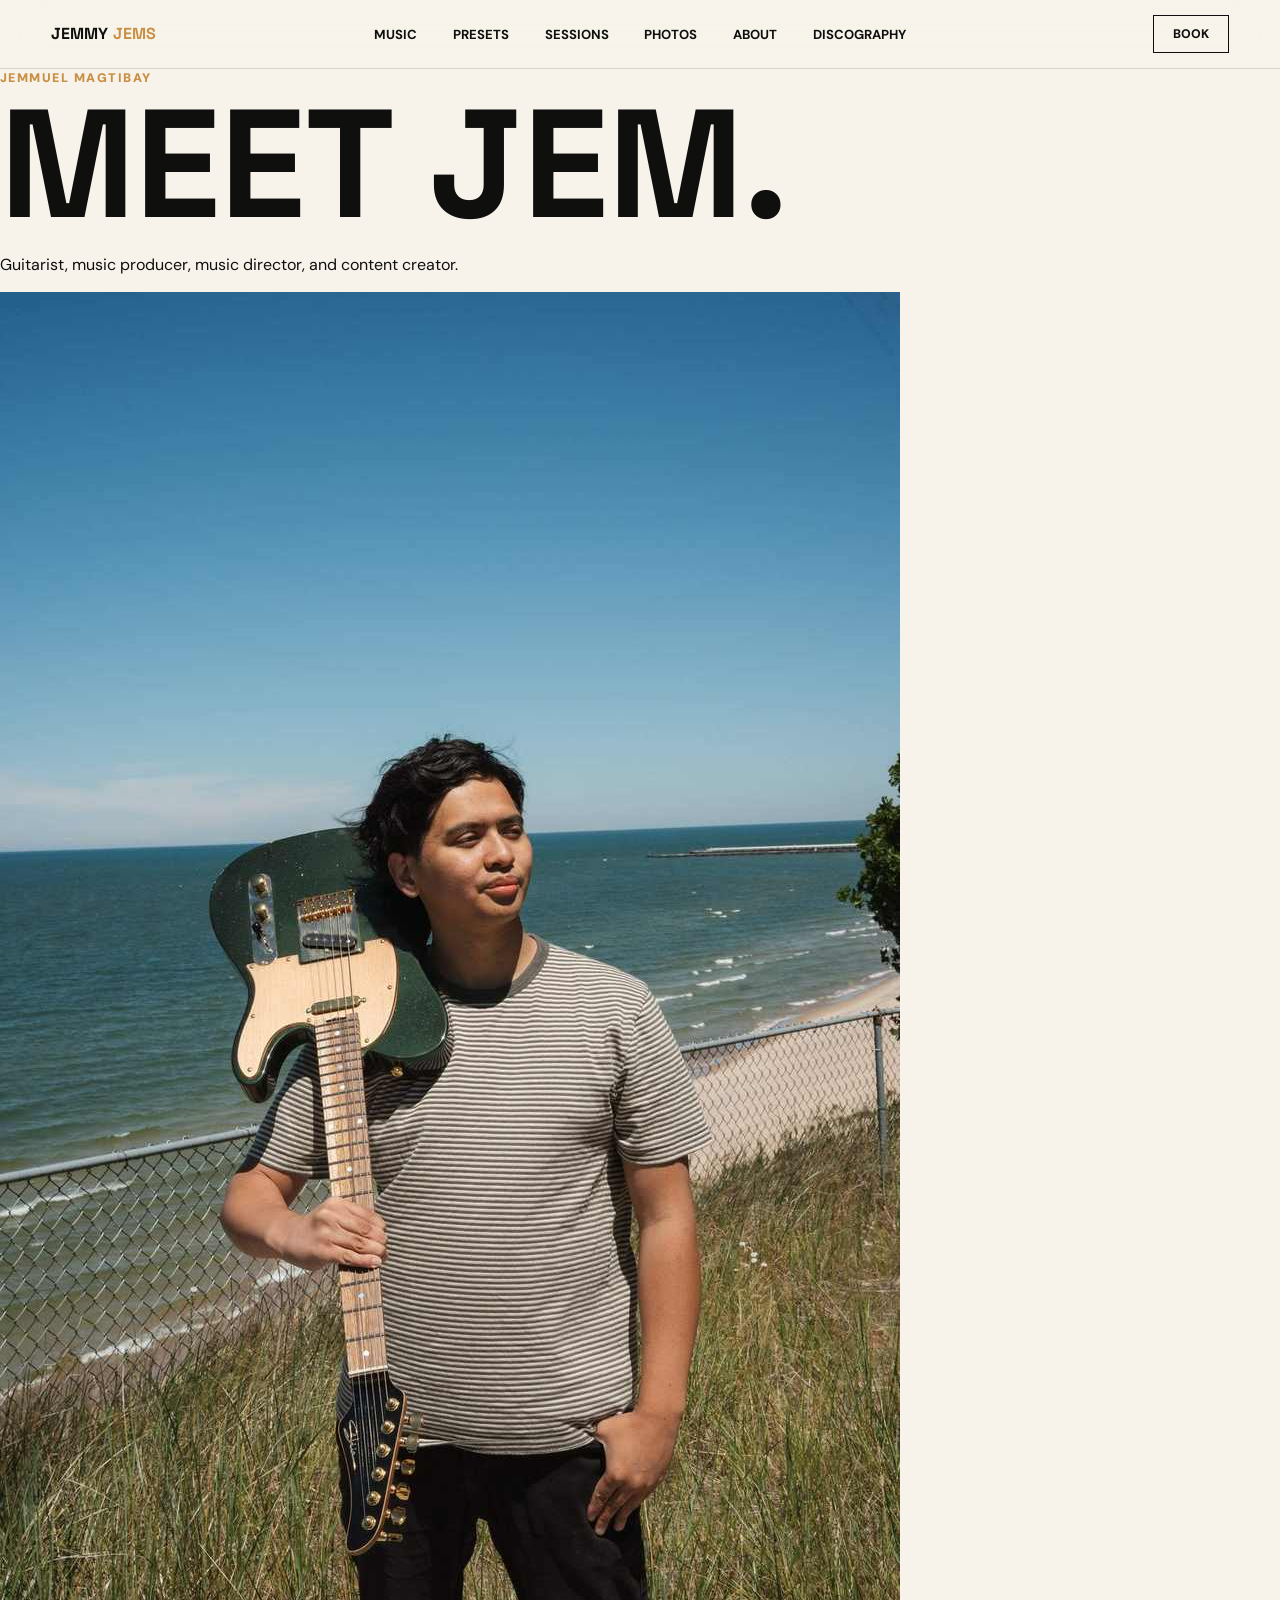
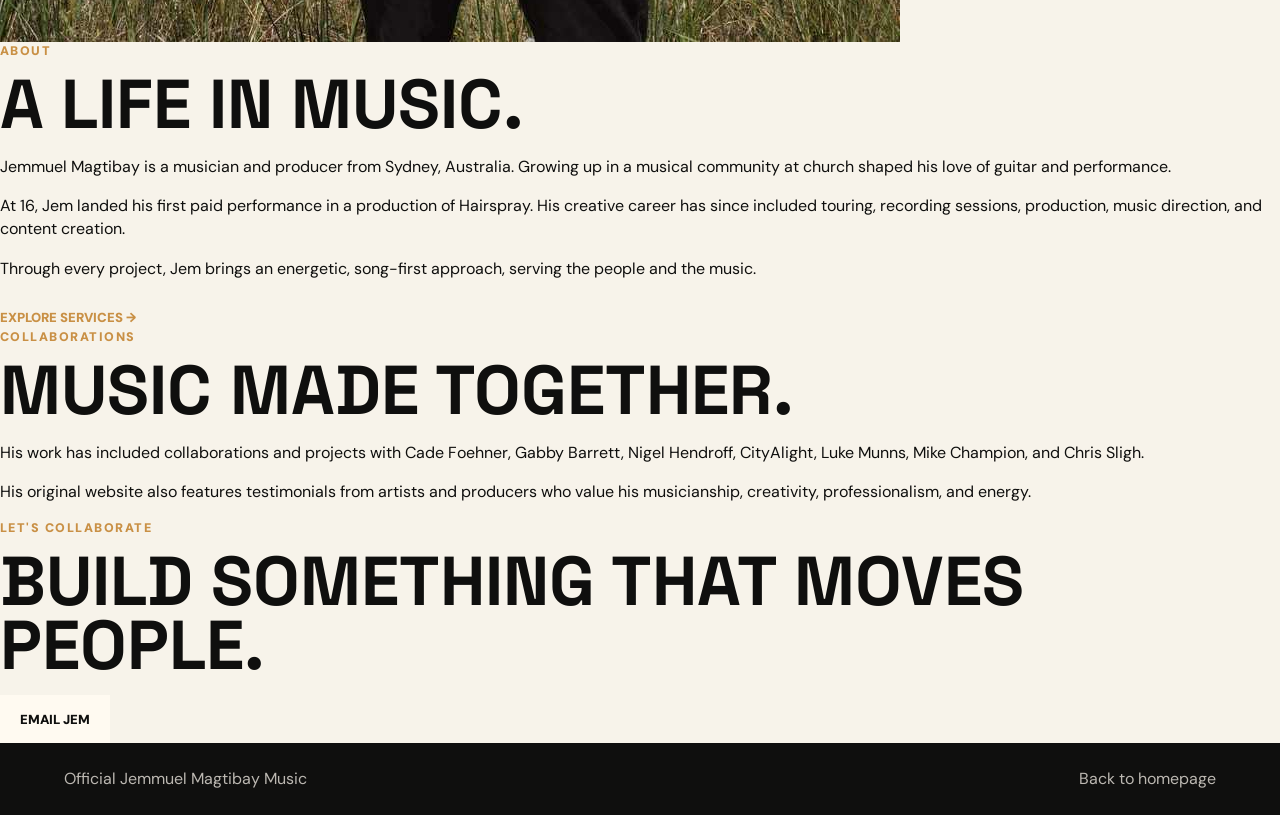
==== about.html @ 31c145ac "Add dedicated about.html page" ====
<!doctype html><html lang="en"><head><meta charset="UTF-8"/><meta name="viewport" content="width=device-width,initial-scale=1.0"/><title>About Jem | Jemmuel Magtibay</title><meta name="description" content="About guitarist, producer, and music director Jemmuel Magtibay"/><link href="https://fonts.googleapis.com/css2?family=DM+Sans:wght@400;500;700;900&family=Space+Grotesk:wght@500;600;700&display=swap" rel="stylesheet"/><link rel="stylesheet" href="./styles.css"/></head><body><header class="site-header"><a class="brand" href="./index.html#home"><span>Jemmy</span><strong>Jems</strong></a><nav class="nav-links" aria-label="Primary navigation"><a href="./index.html#music">Music</a><a href="./presets.html">Presets</a><a href="./services.html">Sessions</a><a href="./photos.html">Photos</a><a href="./about.html">About</a><a href="./discography.html">Discography</a></nav><a class="login-link" href="./index.html#contact">Book</a></header><main><section class="interior-hero"><p class="eyebrow">Jemmuel Magtibay</p><h1>Meet Jem.</h1><p>Guitarist, music producer, music director, and content creator.</p></section><section class="interior-section interior-split"><img src="./assets/images/jem-about-beach.jpg" alt="Jemmuel Magtibay holding a guitar near the ocean"/><div><p class="eyebrow">About</p><h2>A life in music.</h2><p>Jemmuel Magtibay is a musician and producer from Sydney, Australia. Growing up in a musical community at church shaped his love of guitar and performance.</p><p>At 16, Jem landed his first paid performance in a production of Hairspray. His creative career has since included touring, recording sessions, production, music direction, and content creation.</p><p>Through every project, Jem brings an energetic, song-first approach, serving the people and the music.</p><a class="text-link" href="./services.html">Explore services →</a></div></section><section class="interior-section"><p class="eyebrow">Collaborations</p><h2>Music made together.</h2><p>His work has included collaborations and projects with Cade Foehner, Gabby Barrett, Nigel Hendroff, CityAlight, Luke Munns, Mike Champion, and Chris Sligh.</p><p>His original website also features testimonials from artists and producers who value his musicianship, creativity, professionalism, and energy.</p></section><section class="interior-section interior-dark"><p class="eyebrow">Let's collaborate</p><h2>Build something that moves people.</h2><a class="button primary" href="mailto:jemmuelmagtibaymusic@gmail.com?subject=Music%20Collaboration">Email Jem</a></section></main><footer class="site-footer"><p>Official Jemmuel Magtibay Music</p><p><a href="./index.html">Back to homepage</a></p></footer></body></html>
---- styles.css ----
:root {
  --ink: #0f0f0e;
  --soft-ink: #292824;
  --paper: #f7f3ea;
  --paper-2: #eee7da;
  --white: #fffaf1;
  --gold: #c99045;
  --sage: #879e75;
  --line-dark: rgba(15, 15, 14, 0.14);
  --line-light: rgba(255, 250, 241, 0.18);
}

* {
  box-sizing: border-box;
}

html {
  scroll-behavior: smooth;
}

body {
  margin: 0;
  background: var(--paper);
  color: var(--ink);
  font-family:
    "DM Sans", ui-sans-serif, system-ui, -apple-system, BlinkMacSystemFont,
    "Segoe UI", sans-serif;
  line-height: 1.45;
}

img {
  display: block;
  max-width: 100%;
}

a {
  color: inherit;
  text-decoration: none;
}

.site-header {
  align-items: center;
  background: rgba(247, 243, 234, 0.92);
  border-bottom: 1px solid var(--line-dark);
  display: grid;
  gap: 18px;
  grid-template-columns: minmax(110px, 0.6fr) minmax(360px, auto) minmax(78px, 0.6fr);
  left: 0;
  padding: 15px clamp(18px, 4vw, 54px);
  position: sticky;
  right: 0;
  top: 0;
  z-index: 20;
  backdrop-filter: blur(18px);
}

.brand {
  align-items: baseline;
  display: inline-flex;
  font-family: "Space Grotesk", sans-serif;
  font-size: 1rem;
  font-weight: 700;
  gap: 5px;
  letter-spacing: 0;
  text-transform: uppercase;
}

.brand strong {
  color: var(--gold);
}

.nav-links {
  align-items: center;
  display: flex;
  gap: clamp(16px, 2.8vw, 38px);
  justify-content: center;
  font-size: 0.82rem;
  font-weight: 700;
  text-transform: uppercase;
}

.nav-links a,
.login-link,
.text-link {
  transition:
    color 160ms ease,
    border-color 160ms ease,
    background-color 160ms ease;
}

.nav-links a:hover,
.login-link:hover,
.text-link:hover {
  color: var(--gold);
}

.login-link {
  border: 1px solid var(--ink);
  font-size: 0.78rem;
  font-weight: 800;
  justify-self: end;
  min-width: 76px;
  padding: 9px 14px;
  text-align: center;
  text-transform: uppercase;
}

.login-link:hover {
  background: var(--ink);
  color: var(--white);
}

.hero {
  background:
    linear-gradient(90deg, rgba(15, 15, 14, 0.78), rgba(15, 15, 14, 0.22)),
    url("./assets/images/jem-hero-live.jpg") center 42% / cover;
  color: var(--white);
  display: grid;
  gap: clamp(28px, 5vw, 76px);
  grid-template-columns: minmax(280px, 0.95fr) minmax(280px, 0.62fr);
  min-height: calc(100vh - 68px);
  padding: clamp(72px, 10vw, 132px) clamp(20px, 5vw, 72px) clamp(54px, 8vw, 92px);
  position: relative;
}

.hero::after {
  background: linear-gradient(0deg, var(--ink), transparent 34%);
  bottom: 0;
  content: "";
  height: 34%;
  left: 0;
  pointer-events: none;
  position: absolute;
  right: 0;
}

.hero-copy,
.hero-album {
  align-self: end;
  position: relative;
  z-index: 1;
}

.eyebrow {
  color: var(--gold);
  font-size: 0.78rem;
  font-weight: 900;
  letter-spacing: 0.12em;
  margin: 0 0 13px;
  text-transform: uppercase;
}

h1,
h2,
h3,
p {
  margin-top: 0;
}

h1,
h2,
h3 {
  font-family: "Space Grotesk", sans-serif;
  letter-spacing: 0;
}

h1 {
  font-size: clamp(4.2rem, 12vw, 10.5rem);
  line-height: 0.84;
  margin-bottom: 24px;
  max-width: 900px;
  text-transform: uppercase;
}

h2 {
  font-size: clamp(2rem, 5.4vw, 5.8rem);
  line-height: 0.92;
  margin-bottom: 18px;
  text-transform: uppercase;
}

h3 {
  font-size: 1.35rem;
  line-height: 1;
  margin-bottom: 12px;
  text-transform: uppercase;
}

.hero-copy p:not(.eyebrow) {
  color: rgba(255, 250, 241, 0.82);
  font-size: clamp(1.05rem, 2vw, 1.28rem);
  max-width: 610px;
}

.hero-actions {
  display: flex;
  flex-wrap: wrap;
  gap: 12px;
  margin-top: 26px;
}

.button {
  align-items: center;
  display: inline-flex;
  font-size: 0.82rem;
  font-weight: 900;
  justify-content: center;
  min-height: 48px;
  padding: 13px 20px;
  text-transform: uppercase;
}

.button.primary {
  background: var(--white);
  color: var(--ink);
}

.button.secondary {
  border: 1px solid rgba(255, 250, 241, 0.46);
}

.button:hover {
  background: var(--gold);
  border-color: var(--gold);
  color: var(--ink);
}

.hero-album {
  background: rgba(15, 15, 14, 0.72);
  border: 1px solid var(--line-light);
  display: grid;
  gap: 18px;
  padding: 16px;
  width: min(100%, 430px);
  justify-self: end;
}

.hero-album img {
  aspect-ratio: 1;
  object-fit: cover;
  width: 100%;
}

.hero-album span,
.hero-album strong {
  display: block;
}

.hero-album span {
  color: var(--gold);
  font-size: 0.72rem;
  font-weight: 900;
  letter-spacing: 0.08em;
  text-transform: uppercase;
}

.hero-album strong {
  color: var(--white);
  font-family: "Space Grotesk", sans-serif;
  font-size: clamp(1.15rem, 2vw, 1.65rem);
  line-height: 1.05;
  margin-top: 6px;
  text-transform: uppercase;
}

.preset-hero,
.photos-hero {
  background:
    linear-gradient(90deg, rgba(15, 15, 14, 0.86), rgba(15, 15, 14, 0.42)),
    url("https://images.squarespace-cdn.com/content/v1/5e549e8a4082bc549de09b9f/1586747270238-8WA20P3KM1SKGA688ZK4/Website+Cover.jpg?format=1500w")
      center / cover;
  color: var(--white);
  display: grid;
  min-height: 68vh;
  padding: clamp(78px, 10vw, 136px) clamp(20px, 5vw, 72px);
}

.photos-hero {
  background:
    linear-gradient(90deg, rgba(15, 15, 14, 0.84), rgba(15, 15, 14, 0.28)),
    url("./assets/images/photos/live-crowd-profile.jpg") center 46% / cover;
  min-height: 74vh;
}

.preset-hero > div,
.photos-hero > div {
  align-self: end;
  max-width: 860px;
}

.preset-hero p:not(.eyebrow),
.photos-hero p:not(.eyebrow) {
  color: rgba(255, 250, 241, 0.78);
  font-size: clamp(1.08rem, 2vw, 1.32rem);
  max-width: 640px;
}

.listen-section,
.shop-section,
.sessions-section,
.about-section,
.gear-section,
.press-section,
.contact-section,
.preset-downloads,
.photo-feature,
.guitar-showcase,
.photo-gallery-section {
  padding: clamp(64px, 8vw, 118px) clamp(20px, 5vw, 72px);
}

.listen-section {
  background: var(--ink);
  color: var(--white);
  display: grid;
  gap: 28px;
  grid-template-columns: minmax(220px, 0.4fr) minmax(360px, 1fr);
  align-items: start;
}

.listen-section iframe {
  border: 1px solid var(--line-light);
  min-height: 560px;
}

.section-title {
  max-width: 880px;
}

.section-title.split {
  align-items: end;
  display: flex;
  gap: 24px;
  justify-content: space-between;
  max-width: none;
  margin-bottom: 30px;
}

.section-title p:not(.eyebrow),
.about-section p,
.product-card p,
.session-list p,
.gear-grid p,
.press-list p,
.contact-section p,
.site-footer p {
  color: rgba(15, 15, 14, 0.68);
}

.listen-section .section-title p:not(.eyebrow) {
  color: rgba(255, 250, 241, 0.68);
}

.shop-section {
  background: var(--paper);
}

.product-grid {
  display: grid;
  grid-template-columns: repeat(4, minmax(0, 1fr));
  gap: 1px;
  background: var(--line-dark);
  border: 1px solid var(--line-dark);
}

.product-card {
  background: var(--paper);
  display: grid;
  min-height: 310px;
  padding: 24px;
}

.product-card.featured {
  background: var(--soft-ink);
  color: var(--white);
}

.product-card.featured p {
  color: rgba(255, 250, 241, 0.68);
}

.product-card span,
.product-card strong {
  color: var(--gold);
  font-size: 0.74rem;
  font-weight: 900;
  letter-spacing: 0.08em;
  text-transform: uppercase;
}

.product-card h3 {
  align-self: end;
}

.product-card strong {
  align-self: end;
  color: inherit;
}

.product-card:hover {
  background: var(--gold);
  color: var(--ink);
}

.product-card:hover p,
.product-card:hover span {
  color: rgba(15, 15, 14, 0.72);
}

.sessions-section {
  background: var(--paper-2);
}

.session-list {
  border-top: 1px solid var(--line-dark);
  margin-top: 32px;
}

.session-list a {
  align-items: center;
  border-bottom: 1px solid var(--line-dark);
  display: grid;
  gap: 18px;
  grid-template-columns: minmax(180px, 0.52fr) minmax(260px, 1fr) 72px;
  min-height: 94px;
  padding: 18px 0;
}

.session-list time,
.session-list strong {
  color: var(--gold);
  font-size: 0.82rem;
  font-weight: 900;
  text-transform: uppercase;
}

.session-list span {
  font-family: "Space Grotesk", sans-serif;
  font-size: clamp(1.05rem, 2vw, 1.6rem);
  font-weight: 700;
  line-height: 1;
  text-transform: uppercase;
}

.session-list p {
  margin-bottom: 0;
}

.session-list a:hover {
  color: var(--gold);
}

.about-section {
  background: var(--ink);
  color: var(--white);
  display: grid;
  gap: clamp(30px, 6vw, 88px);
  grid-template-columns: minmax(280px, 0.7fr) minmax(280px, 1fr);
  align-items: center;
}

.about-section p {
  color: rgba(255, 250, 241, 0.72);
  max-width: 760px;
}

.portrait img {
  aspect-ratio: 4 / 5;
  object-fit: cover;
  width: 100%;
}

.text-link {
  color: var(--gold);
  display: inline-flex;
  font-size: 0.82rem;
  font-weight: 900;
  margin-top: 12px;
  text-transform: uppercase;
}

.muted-link {
  color: rgba(15, 15, 14, 0.46);
}

.preset-downloads {
  background: var(--paper);
}

.free-downloads {
  background: var(--paper-2);
}

.photo-feature {
  background: var(--ink);
  color: var(--white);
}

.photo-feature .section-title p:not(.eyebrow) {
  color: rgba(255, 250, 241, 0.68);
}

.photo-feature-grid {
  display: grid;
  gap: 18px;
  grid-template-columns: minmax(280px, 1.18fr) minmax(280px, 0.82fr);
  margin-top: 32px;
}

.photo-feature figure,
.photo-gallery figure {
  margin: 0;
  overflow: hidden;
}

.photo-feature img {
  aspect-ratio: 16 / 10;
  height: 100%;
  object-fit: cover;
  width: 100%;
}

.photo-feature figcaption {
  color: var(--gold);
  font-size: 0.78rem;
  font-weight: 900;
  margin-top: 12px;
  text-transform: uppercase;
}

.photo-gallery-section {
  background: var(--paper);
}

.guitar-showcase {
  background: var(--paper-2);
}

.guitar-grid {
  display: grid;
  gap: 18px;
  grid-auto-flow: dense;
  grid-template-columns: repeat(4, minmax(0, 1fr));
}

.guitar-card {
  background: var(--ink);
  color: var(--white);
  display: grid;
  margin: 0;
  min-height: 420px;
  overflow: hidden;
  position: relative;
}

.guitar-card.large {
  grid-column: span 2;
  min-height: 460px;
}

.guitar-card.wide {
  grid-column: span 2;
}

.guitar-card img {
  grid-area: 1 / 1;
  height: 100%;
  object-fit: cover;
  opacity: 0.86;
  transition:
    opacity 180ms ease,
    transform 220ms ease;
  width: 100%;
}

.guitar-card::after {
  background: linear-gradient(0deg, rgba(15, 15, 14, 0.84), transparent 52%);
  content: "";
  grid-area: 1 / 1;
  pointer-events: none;
}

.guitar-card figcaption {
  align-self: end;
  display: grid;
  gap: 7px;
  grid-area: 1 / 1;
  padding: 22px;
  position: relative;
  z-index: 1;
}

.guitar-card span {
  color: var(--gold);
  font-size: 0.74rem;
  font-weight: 900;
  letter-spacing: 0.08em;
  text-transform: uppercase;
}

.guitar-card strong {
  font-family: "Space Grotesk", sans-serif;
  font-size: clamp(1.35rem, 2.5vw, 2.7rem);
  line-height: 0.95;
  text-transform: uppercase;
}

.guitar-card:hover img {
  opacity: 1;
  transform: scale(1.025);
}

.photo-gallery {
  display: grid;
  gap: 18px;
  grid-auto-flow: dense;
  grid-template-columns: repeat(4, minmax(0, 1fr));
}

.photo-gallery figure {
  background: var(--soft-ink);
}

.photo-gallery figure.wide {
  grid-column: span 2;
}

.photo-gallery img {
  aspect-ratio: 4 / 5;
  height: 100%;
  object-fit: cover;
  transition: transform 220ms ease;
  width: 100%;
}

.photo-gallery figure.wide img {
  aspect-ratio: 16 / 10;
}

.photo-gallery figure:hover img {
  transform: scale(1.025);
}

.download-feature {
  align-items: center;
  background: var(--soft-ink);
  color: var(--white);
  display: grid;
  gap: 24px;
  grid-template-columns: minmax(260px, 1fr) auto;
  padding: clamp(24px, 4vw, 42px);
}

.download-feature p {
  color: rgba(255, 250, 241, 0.7);
}

.download-grid {
  display: grid;
  grid-template-columns: repeat(4, minmax(0, 1fr));
  gap: 1px;
  background: var(--line-dark);
  border: 1px solid var(--line-dark);
}

.download-grid article,
.download-grid a {
  background: var(--paper);
  color: inherit;
  display: grid;
  min-height: 260px;
  padding: 24px;
  text-decoration: none;
  transition:
    background 180ms ease,
    color 180ms ease;
}

.download-grid a:hover,
.download-grid a:focus-visible {
  background: var(--ink);
  color: var(--paper);
  outline: none;
}

.download-grid span,
.download-grid strong {
  color: var(--gold);
  font-size: 0.74rem;
  font-weight: 900;
  letter-spacing: 0.08em;
  text-transform: uppercase;
}

.download-grid h3 {
  align-self: end;
}

.download-grid p {
  color: rgba(15, 15, 14, 0.68);
}

.download-grid a:hover p,
.download-grid a:focus-visible p {
  color: rgba(255, 250, 241, 0.72);
}

.download-grid strong {
  align-self: end;
  color: var(--gold);
}

.gear-section {
  background: var(--paper);
}

.gear-grid {
  display: grid;
  gap: 18px;
  grid-template-columns: repeat(2, minmax(0, 1fr));
}

.gear-grid article {
  border: 1px solid var(--line-dark);
  background: var(--paper);
}

.gear-grid img {
  aspect-ratio: 16 / 11;
  object-fit: cover;
  width: 100%;
}

.gear-grid h3,
.gear-grid p {
  padding-left: 22px;
  padding-right: 22px;
}

.gear-grid h3 {
  padding-top: 22px;
}

.gear-grid p {
  padding-bottom: 22px;
}

.endorsement-panel {
  border: 1px solid var(--line-dark);
  display: grid;
  gap: clamp(24px, 4vw, 54px);
  grid-template-columns: minmax(260px, 0.56fr) minmax(300px, 1fr);
  margin-top: 18px;
  padding: clamp(24px, 4vw, 42px);
}

.endorsement-panel h3 {
  font-size: clamp(1.65rem, 3vw, 3.2rem);
}

.endorsement-panel p:not(.eyebrow) {
  color: rgba(15, 15, 14, 0.68);
}

.brand-cloud {
  align-content: start;
  display: flex;
  flex-wrap: wrap;
  gap: 1px;
}

.brand-cloud span {
  align-items: center;
  background: var(--paper);
  border: 1px solid var(--line-dark);
  display: flex;
  flex: 1 0 calc((100% - 3px) / 4);
  justify-content: center;
  min-height: 104px;
  min-width: 0;
  padding: 16px;
}

.brand-cloud span:first-child,
.brand-cloud span:hover {
  background: var(--white);
}

.brand-cloud span:last-child {
  flex-basis: 100%;
}

.brand-cloud .text-logo {
  color: rgba(15, 15, 14, 0.58);
  font-family: "Space Grotesk", sans-serif;
  font-size: clamp(1rem, 1.7vw, 1.5rem);
  font-weight: 700;
  letter-spacing: 0;
  line-height: 1;
  text-align: center;
  text-transform: uppercase;
}

.brand-cloud img {
  filter: grayscale(1);
  max-height: 58px;
  max-width: 100%;
  object-fit: contain;
  opacity: 0.82;
  transition:
    filter 160ms ease,
    opacity 160ms ease,
    transform 160ms ease;
}

.brand-cloud span:hover img {
  filter: grayscale(0);
  opacity: 1;
  transform: translateY(-2px);
}

.press-section {
  background: var(--soft-ink);
  color: var(--white);
}

.press-list {
  display: grid;
  gap: 1px;
  margin-top: 30px;
  background: var(--line-light);
  border: 1px solid var(--line-light);
}

.press-list a {
  background: var(--soft-ink);
  display: grid;
  gap: 18px;
  grid-template-columns: 74px minmax(230px, 0.9fr) minmax(280px, 1fr) 120px;
  padding: 24px;
  align-items: center;
}

.press-list span,
.press-list time {
  color: var(--gold);
  font-weight: 900;
  text-transform: uppercase;
}

.press-list strong {
  font-family: "Space Grotesk", sans-serif;
  font-size: clamp(1.2rem, 2vw, 1.8rem);
  line-height: 1;
  text-transform: uppercase;
}

.press-list p {
  color: rgba(255, 250, 241, 0.66);
  margin: 0;
}

.press-list a:hover {
  background: var(--ink);
}

.contact-section {
  background:
    linear-gradient(90deg, rgba(15, 15, 14, 0.86), rgba(15, 15, 14, 0.56)),
    url("https://images.squarespace-cdn.com/content/v1/5e549e8a4082bc549de09b9f/e1d3ef8c-4716-4c15-9d52-7503a2de1d8a/DSC00924.JPG?format=2500w")
      center 34% / cover;
  color: var(--white);
  display: grid;
  gap: 28px;
  grid-template-columns: minmax(280px, 0.9fr) minmax(280px, 1.1fr);
  align-items: end;
}

.contact-section p {
  color: rgba(255, 250, 241, 0.72);
}

.social-grid {
  display: grid;
  grid-template-columns: repeat(3, minmax(0, 1fr));
  gap: 1px;
  background: var(--line-light);
  border: 1px solid var(--line-light);
}

.social-grid a {
  background: rgba(15, 15, 14, 0.62);
  font-weight: 900;
  min-height: 76px;
  padding: 18px;
  text-transform: uppercase;
}

.social-grid a:first-child,
.social-grid a:hover {
  background: var(--gold);
  color: var(--ink);
}

.site-footer {
  align-items: center;
  background: var(--ink);
  color: var(--white);
  display: flex;
  justify-content: space-between;
  gap: 20px;
  padding: 24px clamp(20px, 5vw, 72px);
}

.site-footer p {
  color: rgba(255, 250, 241, 0.72);
  margin: 0;
}

@media (max-width: 980px) {
  .site-header {
    grid-template-columns: 1fr auto;
  }

  .nav-links {
    border-top: 1px solid var(--line-dark);
    grid-column: 1 / -1;
    justify-content: flex-start;
    overflow-x: auto;
    padding-top: 10px;
    scrollbar-width: none;
  }

  .nav-links::-webkit-scrollbar {
    display: none;
  }

  .nav-links a {
    white-space: nowrap;
  }

  .hero,
  .listen-section,
  .about-section,
  .contact-section,
  .endorsement-panel,
  .photo-feature-grid {
    grid-template-columns: 1fr;
  }

  .hero {
    min-height: auto;
  }

  .hero-album {
    justify-self: start;
  }

  .product-grid {
    grid-template-columns: repeat(2, minmax(0, 1fr));
  }

  .download-grid {
    grid-template-columns: repeat(2, minmax(0, 1fr));
  }

  .photo-gallery {
    grid-template-columns: repeat(2, minmax(0, 1fr));
  }

  .guitar-grid {
    grid-template-columns: repeat(2, minmax(0, 1fr));
  }

  .guitar-card.large {
    min-height: 520px;
  }

  .download-feature {
    grid-template-columns: 1fr;
  }

  .brand-cloud span {
    flex-basis: calc((100% - 1px) / 2);
  }

  .session-list a {
    grid-template-columns: 1fr auto;
  }

  .press-list a {
    grid-template-columns: 58px 1fr;
  }

  .session-list p {
    grid-column: 1 / -1;
  }

  .session-list strong {
    grid-column: 2;
  }

  .press-list p,
  .press-list time {
    grid-column: 2;
  }
}

@media (max-width: 660px) {
  .site-header {
    padding: 12px 14px;
  }

  .brand {
    font-size: 0.9rem;
  }

  .login-link {
    min-width: 66px;
    padding: 8px 10px;
  }

  .hero {
    padding: 56px 18px;
  }

  .listen-section iframe {
    height: 500px;
    min-height: 500px;
  }

  h1 {
    font-size: clamp(3.3rem, 18vw, 5.7rem);
  }

  h2 {
    font-size: clamp(2.25rem, 13vw, 4rem);
  }

  .listen-section,
  .shop-section,
  .sessions-section,
  .about-section,
  .gear-section,
  .press-section,
  .contact-section,
  .preset-downloads,
  .photo-feature,
  .guitar-showcase,
  .photo-gallery-section {
    padding-left: 18px;
    padding-right: 18px;
  }

  .section-title.split {
    align-items: flex-start;
    flex-direction: column;
  }

  .product-grid,
  .download-grid,
  .gear-grid,
  .social-grid,
  .guitar-grid,
  .photo-gallery {
    grid-template-columns: 1fr;
  }

  .brand-cloud span {
    flex-basis: 100%;
  }

  .guitar-card,
  .guitar-card.large {
    grid-column: auto;
    grid-row: auto;
    min-height: 420px;
  }

  .guitar-card.wide {
    grid-column: auto;
  }

  .photo-gallery figure.wide {
    grid-column: auto;
  }

  .session-list a,
  .press-list a {
    gap: 10px;
    grid-template-columns: 1fr auto;
    padding: 18px 0;
  }

  .site-footer {
    align-items: flex-start;
    flex-direction: column;
  }
}
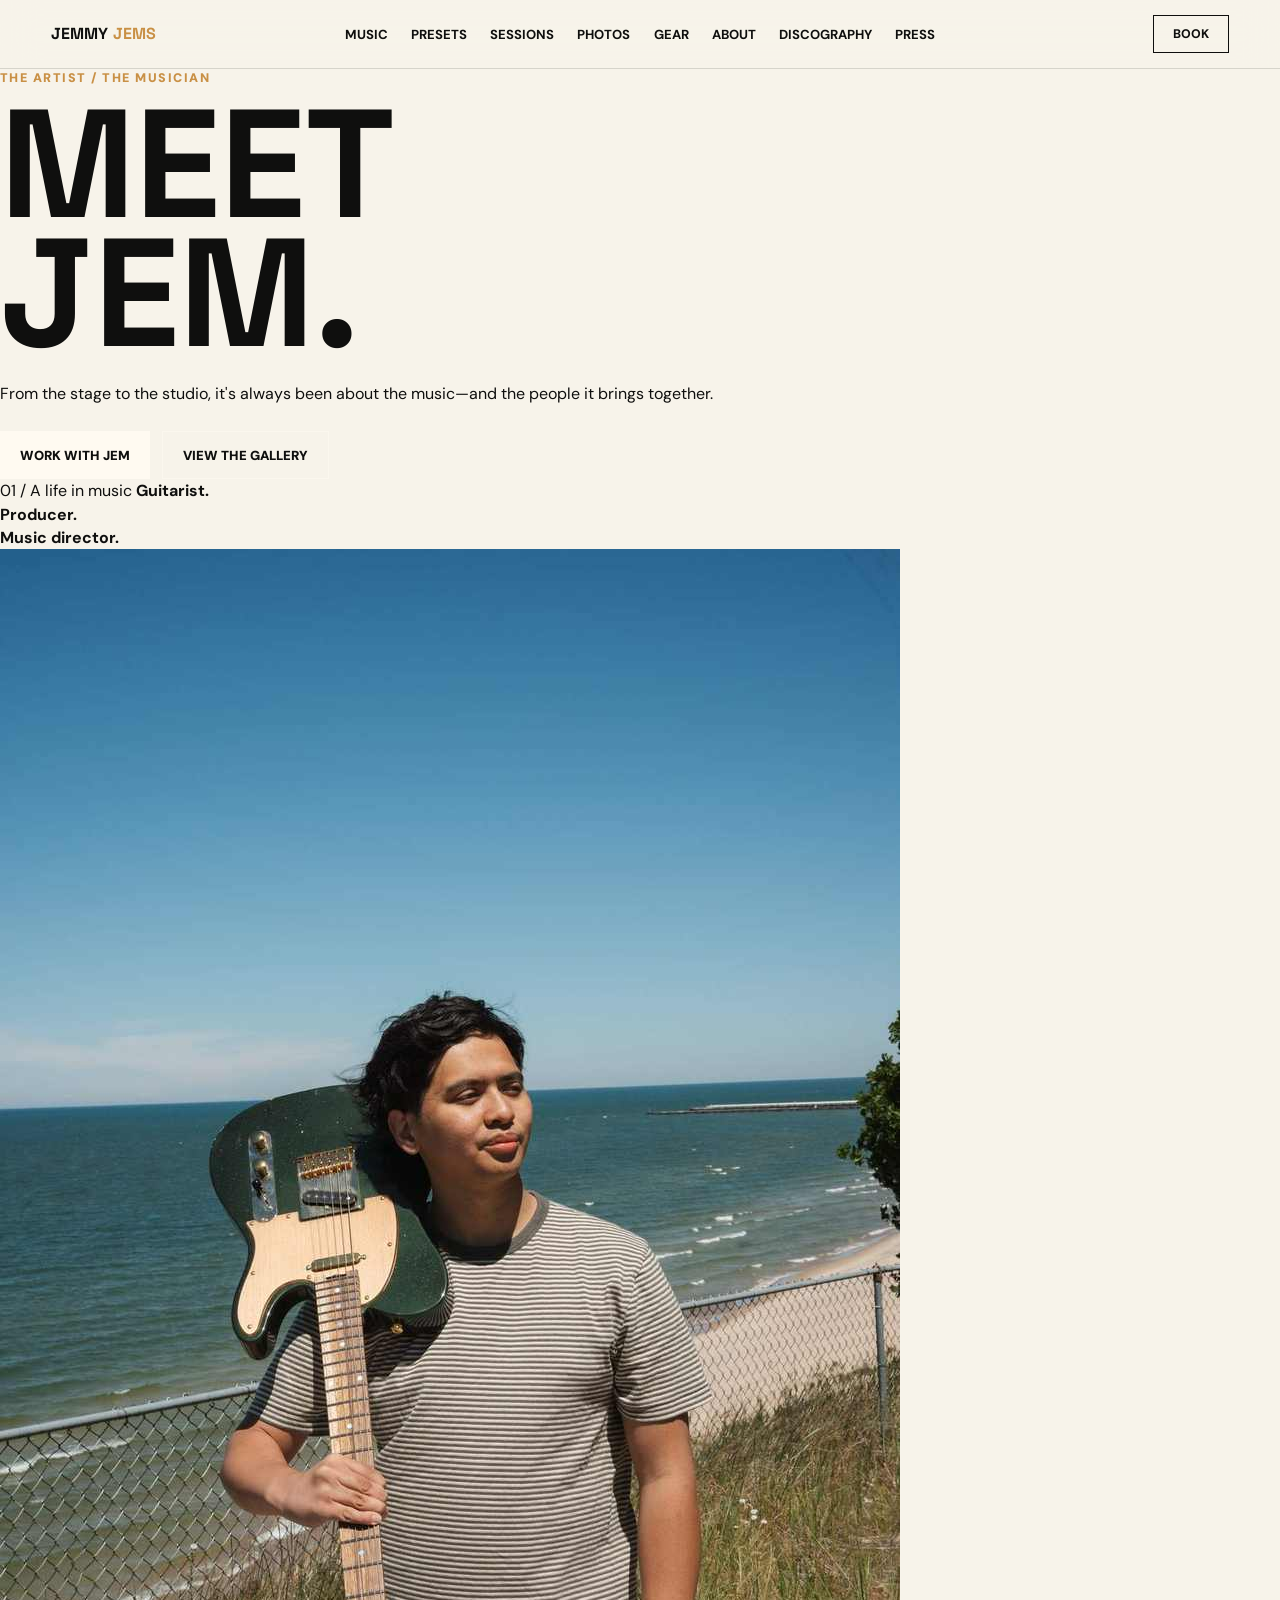
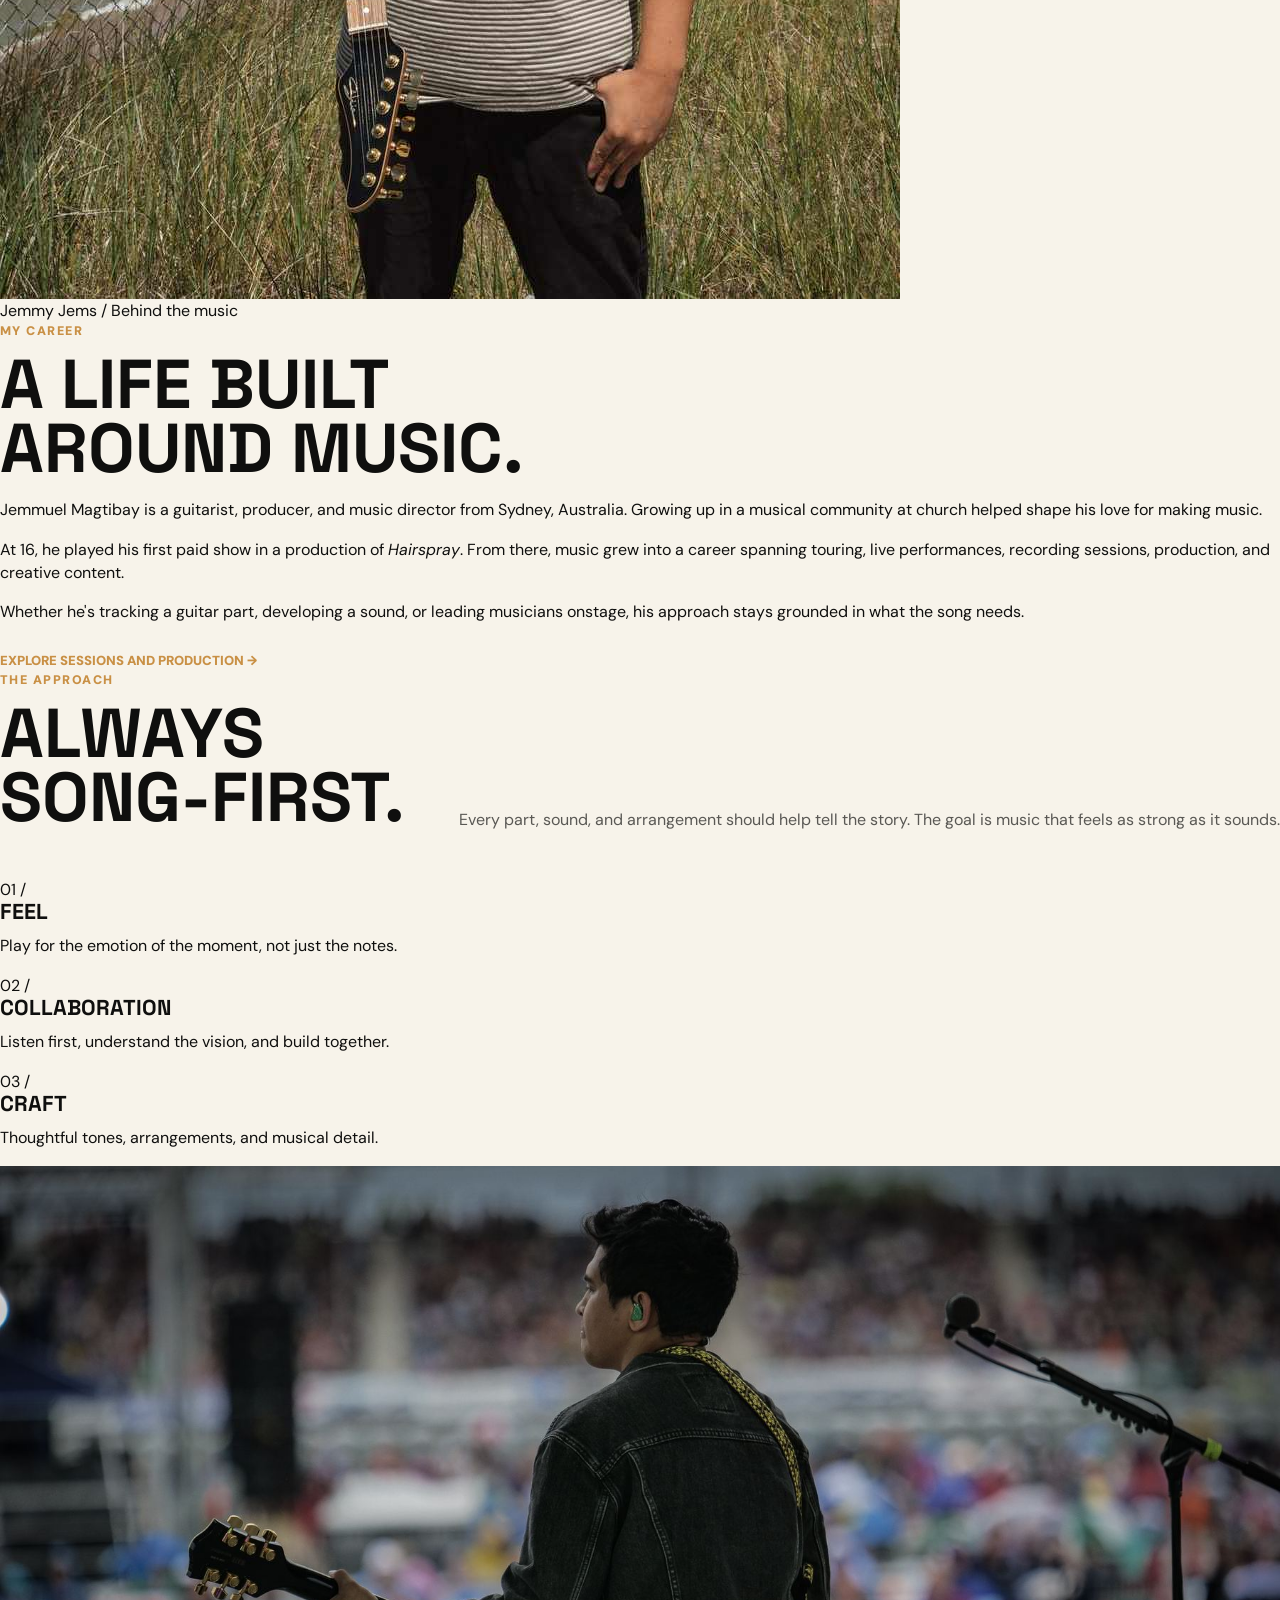
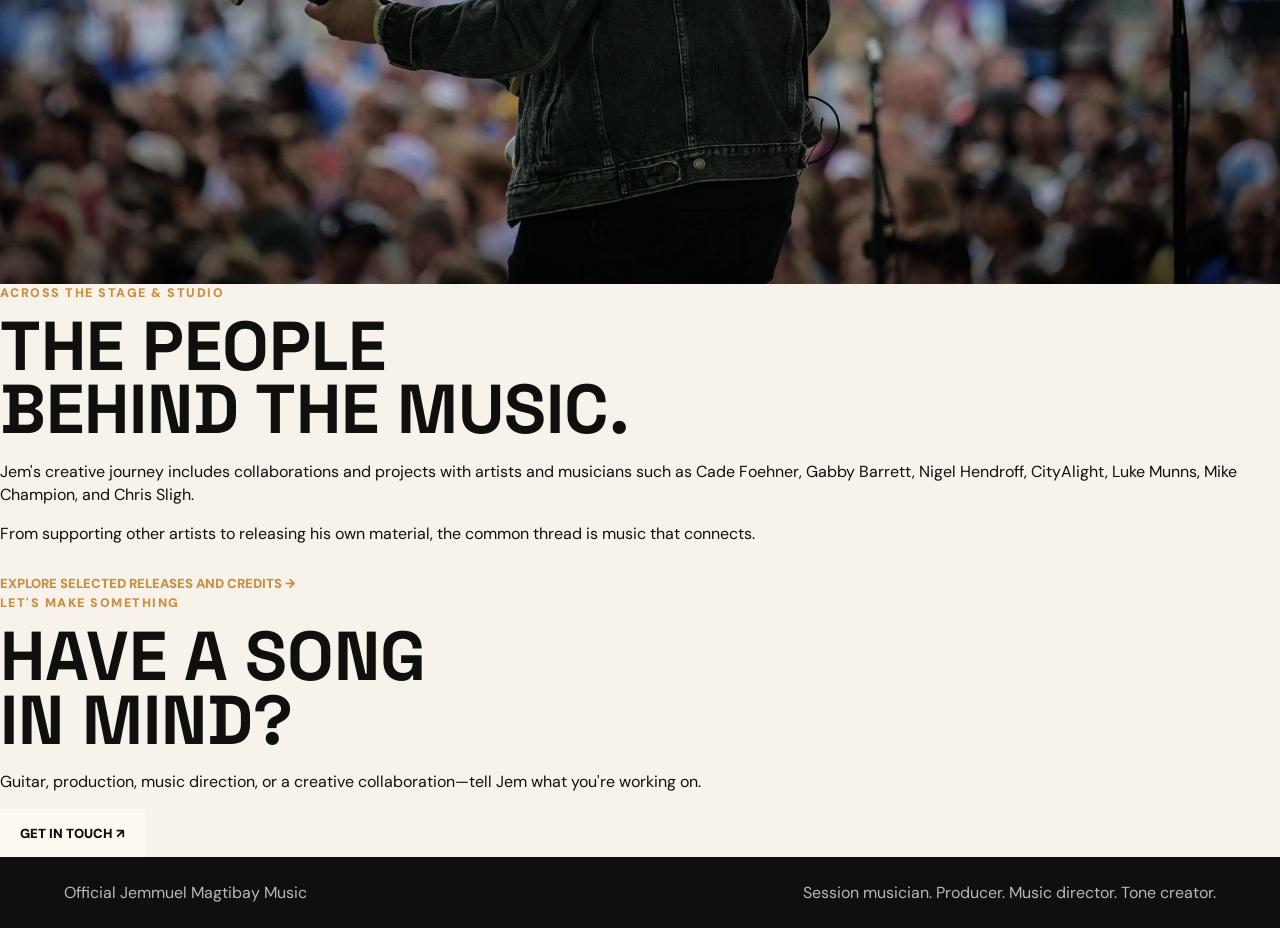
==== commit d85bb80a: "Redesign About page with photo-led editorial homepage styling" ====
--- a/about.html
+++ b/about.html
@@ -1 +1,103 @@
-<!doctype html><html lang="en"><head><meta charset="UTF-8"/><meta name="viewport" content="width=device-width,initial-scale=1.0"/><title>About Jem | Jemmuel Magtibay</title><meta name="description" content="About guitarist, producer, and music director Jemmuel Magtibay"/><link href="https://fonts.googleapis.com/css2?family=DM+Sans:wght@400;500;700;900&family=Space+Grotesk:wght@500;600;700&display=swap" rel="stylesheet"/><link rel="stylesheet" href="./styles.css"/></head><body><header class="site-header"><a class="brand" href="./index.html#home"><span>Jemmy</span><strong>Jems</strong></a><nav class="nav-links" aria-label="Primary navigation"><a href="./index.html#music">Music</a><a href="./presets.html">Presets</a><a href="./services.html">Sessions</a><a href="./photos.html">Photos</a><a href="./about.html">About</a><a href="./discography.html">Discography</a></nav><a class="login-link" href="./index.html#contact">Book</a></header><main><section class="interior-hero"><p class="eyebrow">Jemmuel Magtibay</p><h1>Meet Jem.</h1><p>Guitarist, music producer, music director, and content creator.</p></section><section class="interior-section interior-split"><img src="./assets/images/jem-about-beach.jpg" alt="Jemmuel Magtibay holding a guitar near the ocean"/><div><p class="eyebrow">About</p><h2>A life in music.</h2><p>Jemmuel Magtibay is a musician and producer from Sydney, Australia. Growing up in a musical community at church shaped his love of guitar and performance.</p><p>At 16, Jem landed his first paid performance in a production of Hairspray. His creative career has since included touring, recording sessions, production, music direction, and content creation.</p><p>Through every project, Jem brings an energetic, song-first approach, serving the people and the music.</p><a class="text-link" href="./services.html">Explore services →</a></div></section><section class="interior-section"><p class="eyebrow">Collaborations</p><h2>Music made together.</h2><p>His work has included collaborations and projects with Cade Foehner, Gabby Barrett, Nigel Hendroff, CityAlight, Luke Munns, Mike Champion, and Chris Sligh.</p><p>His original website also features testimonials from artists and producers who value his musicianship, creativity, professionalism, and energy.</p></section><section class="interior-section interior-dark"><p class="eyebrow">Let's collaborate</p><h2>Build something that moves people.</h2><a class="button primary" href="mailto:jemmuelmagtibaymusic@gmail.com?subject=Music%20Collaboration">Email Jem</a></section></main><footer class="site-footer"><p>Official Jemmuel Magtibay Music</p><p><a href="./index.html">Back to homepage</a></p></footer></body></html>+<!doctype html>
+<html lang="en">
+<head>
+<meta charset="UTF-8" />
+<meta name="viewport" content="width=device-width, initial-scale=1.0" />
+<title>About Jem | Jemmuel Magtibay</title>
+<meta name="description" content="Meet Jemmuel Magtibay, a guitarist, producer, music director and creative collaborator from Sydney, Australia." />
+<link rel="preconnect" href="https://fonts.googleapis.com" />
+<link rel="preconnect" href="https://fonts.gstatic.com" crossorigin />
+<link href="https://fonts.googleapis.com/css2?family=DM+Sans:opsz,wght@9..40,400;9..40,500;9..40,700;9..40,900&amp;family=Space+Grotesk:wght@500;600;700&amp;display=swap" rel="stylesheet" />
+<link rel="stylesheet" href="./styles.css" />
+</head>
+<body class="editorial-page about-page">
+<header class="site-header">
+      <a class="brand" href="./index.html#home" aria-label="Jemmuel Magtibay home">
+        <span>Jemmy</span>
+        <strong>Jems</strong>
+      </a>
+      <nav class="nav-links" aria-label="Primary navigation">
+        <a href="./index.html#music">Music</a>
+        <a href="./presets.html">Presets</a>
+        <a href="./services.html">Sessions</a>
+        <a href="./photos.html">Photos</a>
+        <a href="./index.html#gear">Gear</a>
+        <a href="./about.html" aria-current="page">About</a>
+        <a href="./discography.html">Discography</a>
+        <a href="./index.html#press">Press</a>
+      </nav>
+      <a class="login-link" href="./index.html#contact">Book</a>
+    </header>
+<main>
+  <section class="editorial-hero editorial-hero-about" aria-labelledby="about-title">
+    <div class="editorial-hero-copy">
+      <p class="eyebrow">The artist / The musician</p>
+      <h1 id="about-title">Meet<br />Jem.</h1>
+      <p>From the stage to the studio, it's always been about the music—and the people it brings together.</p>
+      <div class="hero-actions">
+        <a class="button primary" href="./services.html">Work with Jem</a>
+        <a class="button secondary" href="./photos.html">View the gallery</a>
+      </div>
+    </div>
+    <div class="editorial-hero-note" aria-label="Jemmuel's creative disciplines">
+      <span>01 / A life in music</span>
+      <strong>Guitarist.<br />Producer.<br />Music director.</strong>
+    </div>
+  </section>
+
+  <section class="editorial-story" id="story">
+    <div class="editorial-story-image">
+      <img src="./assets/images/jem-about-beach.jpg" alt="Jemmuel Magtibay with his guitar near the ocean" loading="lazy" />
+      <span>Jemmy Jems / Behind the music</span>
+    </div>
+    <div class="editorial-story-copy">
+      <p class="eyebrow">My career</p>
+      <h2>A life built<br />around music.</h2>
+      <p>Jemmuel Magtibay is a guitarist, producer, and music director from Sydney, Australia. Growing up in a musical community at church helped shape his love for making music.</p>
+      <p>At 16, he played his first paid show in a production of <em>Hairspray</em>. From there, music grew into a career spanning touring, live performances, recording sessions, production, and creative content.</p>
+      <p>Whether he's tracking a guitar part, developing a sound, or leading musicians onstage, his approach stays grounded in what the song needs.</p>
+      <a class="text-link" href="./services.html">Explore sessions and production →</a>
+    </div>
+  </section>
+
+  <section class="editorial-light-band">
+    <div class="section-title split">
+      <div>
+        <p class="eyebrow">The approach</p>
+        <h2>Always<br />song-first.</h2>
+      </div>
+      <p>Every part, sound, and arrangement should help tell the story. The goal is music that feels as strong as it sounds.</p>
+    </div>
+    <div class="editorial-principles">
+      <article><span>01 /</span><h3>Feel</h3><p>Play for the emotion of the moment, not just the notes.</p></article>
+      <article><span>02 /</span><h3>Collaboration</h3><p>Listen first, understand the vision, and build together.</p></article>
+      <article><span>03 /</span><h3>Craft</h3><p>Thoughtful tones, arrangements, and musical detail.</p></article>
+    </div>
+  </section>
+
+  <section class="editorial-collabs">
+    <div class="editorial-collabs-image"><img src="./assets/images/photos/live-crowd-profile.jpg" alt="Jemmuel playing to a live audience" loading="lazy" /></div>
+    <div class="editorial-collabs-copy">
+      <p class="eyebrow">Across the stage &amp; studio</p>
+      <h2>The people<br />behind the music.</h2>
+      <p>Jem's creative journey includes collaborations and projects with artists and musicians such as Cade Foehner, Gabby Barrett, Nigel Hendroff, CityAlight, Luke Munns, Mike Champion, and Chris Sligh.</p>
+      <p>From supporting other artists to releasing his own material, the common thread is music that connects.</p>
+      <a class="text-link" href="./discography.html">Explore selected releases and credits →</a>
+    </div>
+  </section>
+
+  <section class="editorial-contact">
+    <div>
+      <p class="eyebrow">Let's make something</p>
+      <h2>Have a song<br />in mind?</h2>
+      <p>Guitar, production, music direction, or a creative collaboration—tell Jem what you're working on.</p>
+    </div>
+    <a class="button primary" href="mailto:jemmuelmagtibaymusic@gmail.com?subject=Music%20Collaboration">Get in touch ↗</a>
+  </section>
+</main>
+<footer class="site-footer">
+      <p>Official Jemmuel Magtibay Music</p>
+      <p>Session musician. Producer. Music director. Tone creator.</p>
+    </footer>
+</body>
+</html>
--- a/styles.css
+++ b/styles.css
@@ -267,7 +267,7 @@
 .photos-hero {
   background:
     linear-gradient(90deg, rgba(15, 15, 14, 0.86), rgba(15, 15, 14, 0.42)),
-    url("https://images.squarespace-cdn.com/content/v1/5e549e8a4082bc549de09b9f/1586747270238-8WA20P3KM1SKGA688ZK4/Website+Cover.jpg?format=1500w")
+    url("./assets/images/jem-hero-live.jpg")
       center / cover;
   color: var(--white);
   display: grid;
@@ -867,7 +867,7 @@
 .contact-section {
   background:
     linear-gradient(90deg, rgba(15, 15, 14, 0.86), rgba(15, 15, 14, 0.56)),
-    url("https://images.squarespace-cdn.com/content/v1/5e549e8a4082bc549de09b9f/e1d3ef8c-4716-4c15-9d52-7503a2de1d8a/DSC00924.JPG?format=2500w")
+    url("./assets/images/jem-hero-live.jpg")
       center 34% / cover;
   color: var(--white);
   display: grid;
@@ -1097,3 +1097,27 @@
     flex-direction: column;
   }
 }
+
+/* New internal pages */
+.nav-links {gap:clamp(12px,1.8vw,28px)}
+.interior-hero {padding:clamp(76px,10vw,148px) clamp(20px,5vw,72px);background:var(--ink);color:var(--white)}
+.interior-hero h1 {margin:12px 0 18px}
+.interior-hero p:not(.eyebrow){font-size:clamp(1.05rem,2vw,1.4rem);color:rgba(255,250,241,.72);max-width:800px}
+.interior-section {padding:clamp(64px,8vw,112px) clamp(20px,5vw,72px)}
+.interior-section h2 {margin:0 0 26px}
+.interior-section p {line-height:1.7;max-width:900px}
+.interior-split {display:grid;grid-template-columns:minmax(260px,.8fr) minmax(300px,1fr);gap:clamp(30px,6vw,86px);align-items:center}
+.interior-split img {height:100%;max-height:680px;min-height:420px;width:100%;object-fit:cover}
+.interior-cards {display:grid;grid-template-columns:repeat(2,minmax(0,1fr));gap:12px;margin-top:32px}
+.interior-cards article {background:var(--paper-2);padding:clamp(24px,4vw,48px);min-height:225px;border:1px solid var(--line-dark);scroll-margin-top:155px}
+.interior-cards span {font-size:.76rem;font-weight:900;text-transform:uppercase;color:var(--gold)}
+.interior-cards h3 {margin:20px 0 14px;font-size:clamp(1.7rem,3vw,2.9rem)}
+.interior-cards p {color:rgba(15,15,14,.72)}
+.interior-dark {background:var(--soft-ink);color:var(--white)}
+.interior-dark p {color:rgba(255,250,241,.72)}
+.interior-dark .button {display:inline-block;margin-top:16px}
+.interior-credits {display:grid;grid-template-columns:repeat(2,minmax(0,1fr));gap:18px 35px;margin:36px 0}
+.interior-credits p {padding:18px 0;border-top:1px solid var(--line-light)}
+.contact-section a[href^="mailto:"] {overflow-wrap:anywhere}
+@media(max-width:980px){.interior-split{grid-template-columns:1fr}}
+@media(max-width:660px){.interior-cards,.interior-credits{grid-template-columns:1fr}.interior-hero,.interior-section{padding:60px 18px}.interior-split img{min-height:320px}}
